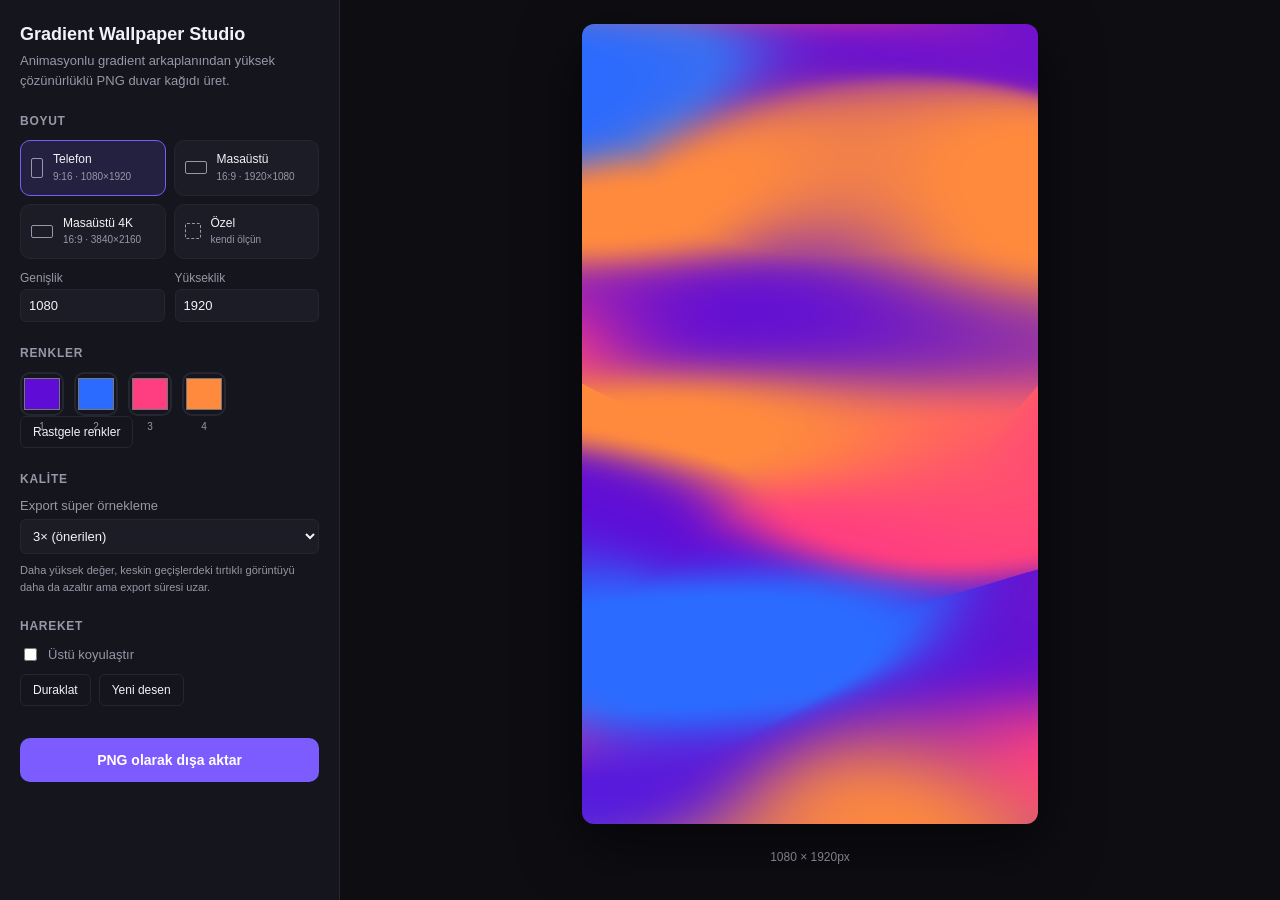
==== index.html @ 9df1aad3 "Add standalone gradient wallpaper generator Extracts the animated WebGL mesh-gradient background fro" ====
<!DOCTYPE html>
<html lang="tr">
<head>
<meta charset="UTF-8" />
<meta name="viewport" content="width=device-width, initial-scale=1.0" />
<title>Gradient Wallpaper Studio</title>
<link rel="stylesheet" href="style.css" />
</head>
<body>
  <div class="app">
    <aside class="panel">
      <h1>Gradient Wallpaper Studio</h1>
      <p class="subtitle">Animasyonlu gradient arkaplanından yüksek çözünürlüklü PNG duvar kağıdı üret.</p>

      <section class="group">
        <h2>Boyut</h2>
        <div class="preset-grid">
          <button class="preset-btn active" data-preset="phone">
            <span class="preset-icon phone-icon"></span>
            <span>Telefon<br /><small>9:16 · 1080×1920</small></span>
          </button>
          <button class="preset-btn" data-preset="desktop">
            <span class="preset-icon desktop-icon"></span>
            <span>Masaüstü<br /><small>16:9 · 1920×1080</small></span>
          </button>
          <button class="preset-btn" data-preset="desktop4k">
            <span class="preset-icon desktop-icon"></span>
            <span>Masaüstü 4K<br /><small>16:9 · 3840×2160</small></span>
          </button>
          <button class="preset-btn" data-preset="custom">
            <span class="preset-icon custom-icon"></span>
            <span>Özel<br /><small>kendi ölçün</small></span>
          </button>
        </div>

        <div class="custom-size" id="customSizeRow" hidden>
          <label>Genişlik<input type="number" id="customWidth" min="16" max="8000" value="1080" /></label>
          <label>Yükseklik<input type="number" id="customHeight" min="16" max="8000" value="1920" /></label>
        </div>
      </section>

      <section class="group">
        <h2>Renkler</h2>
        <div class="color-row">
          <label class="color-swatch"><input type="color" id="color1" value="#5f0cd6" /><span>1</span></label>
          <label class="color-swatch"><input type="color" id="color2" value="#2b6bff" /><span>2</span></label>
          <label class="color-swatch"><input type="color" id="color3" value="#ff3d81" /><span>3</span></label>
          <label class="color-swatch"><input type="color" id="color4" value="#ff8a3d" /><span>4</span></label>
        </div>
        <button id="randomizeColors" class="text-btn">Rastgele renkler</button>
      </section>

      <section class="group">
        <h2>Kalite</h2>
        <label class="field">
          Export süper örnekleme
          <select id="supersample">
            <option value="2">2× (hızlı)</option>
            <option value="3" selected>3× (önerilen)</option>
            <option value="4">4× (en yüksek kalite)</option>
          </select>
        </label>
        <p class="hint">Daha yüksek değer, keskin geçişlerdeki tırtıklı görüntüyü daha da azaltır ama export süresi uzar.</p>
      </section>

      <section class="group">
        <h2>Hareket</h2>
        <label class="field checkbox"><input type="checkbox" id="darkenTop" /> Üstü koyulaştır</label>
        <div class="playback-row">
          <button id="togglePlay" class="text-btn">Duraklat</button>
          <button id="reshuffle" class="text-btn">Yeni desen</button>
        </div>
      </section>

      <button id="exportBtn" class="export-btn">PNG olarak dışa aktar</button>
      <p class="hint" id="exportStatus"></p>
    </aside>

    <main class="stage">
      <div class="canvas-frame" id="canvasFrame">
        <canvas id="preview"></canvas>
      </div>
      <p class="dims" id="dimsLabel"></p>
    </main>
  </div>

  <script src="gradient-engine.js"></script>
  <script src="app.js"></script>
</body>
</html>
---- style.css ----
:root {
  --bg: #0d0d12;
  --panel-bg: #15151d;
  --border: #262633;
  --text: #f2f2f7;
  --text-dim: #9797a8;
  --accent: #7c5cff;
  --accent-hover: #9179ff;
}

* { box-sizing: border-box; }

html, body {
  margin: 0;
  height: 100%;
  background: var(--bg);
  color: var(--text);
  font-family: -apple-system, BlinkMacSystemFont, "Segoe UI", Roboto, sans-serif;
}

.app {
  display: flex;
  height: 100vh;
  min-height: 100vh;
}

.panel {
  width: 340px;
  flex-shrink: 0;
  background: var(--panel-bg);
  border-right: 1px solid var(--border);
  padding: 24px 20px;
  overflow-y: auto;
}

.panel h1 {
  font-size: 18px;
  margin: 0 0 6px;
}

.subtitle {
  color: var(--text-dim);
  font-size: 13px;
  line-height: 1.5;
  margin: 0 0 24px;
}

.group {
  margin-bottom: 24px;
}

.group h2 {
  font-size: 12px;
  text-transform: uppercase;
  letter-spacing: 0.06em;
  color: var(--text-dim);
  margin: 0 0 12px;
}

.preset-grid {
  display: grid;
  grid-template-columns: 1fr 1fr;
  gap: 8px;
}

.preset-btn {
  display: flex;
  align-items: center;
  gap: 10px;
  background: #1c1c26;
  border: 1px solid var(--border);
  border-radius: 10px;
  color: var(--text);
  padding: 10px;
  cursor: pointer;
  text-align: left;
  font-size: 12px;
  line-height: 1.4;
}

.preset-btn small { color: var(--text-dim); font-weight: 400; }

.preset-btn.active {
  border-color: var(--accent);
  background: rgba(124, 92, 255, 0.15);
}

.preset-icon {
  flex-shrink: 0;
  border: 1.5px solid var(--text-dim);
  border-radius: 2px;
}

.phone-icon { width: 12px; height: 20px; }
.desktop-icon { width: 22px; height: 13px; }
.custom-icon { width: 16px; height: 16px; border-style: dashed; }

.custom-size {
  display: flex;
  gap: 10px;
  margin-top: 12px;
}

.custom-size label {
  flex: 1;
  font-size: 12px;
  color: var(--text-dim);
  display: flex;
  flex-direction: column;
  gap: 4px;
}

input[type="number"], select {
  background: #1c1c26;
  border: 1px solid var(--border);
  color: var(--text);
  border-radius: 6px;
  padding: 8px;
  font-size: 13px;
}

.color-row {
  display: flex;
  gap: 10px;
}

.color-swatch {
  position: relative;
  display: flex;
  align-items: center;
  justify-content: center;
  width: 44px;
  height: 44px;
}

.color-swatch input[type="color"] {
  width: 44px;
  height: 44px;
  padding: 0;
  border: 2px solid var(--border);
  border-radius: 10px;
  background: none;
  cursor: pointer;
}

.color-swatch span {
  position: absolute;
  bottom: -16px;
  font-size: 10px;
  color: var(--text-dim);
}

.field {
  display: block;
  font-size: 13px;
  color: var(--text-dim);
  margin-bottom: 6px;
}

.field select { width: 100%; margin-top: 6px; }

.field.checkbox {
  display: flex;
  align-items: center;
  gap: 8px;
}

.hint {
  font-size: 11px;
  color: var(--text-dim);
  line-height: 1.5;
  margin: 8px 0 0;
}

.text-btn {
  background: none;
  border: 1px solid var(--border);
  color: var(--text);
  border-radius: 6px;
  padding: 8px 12px;
  font-size: 12px;
  cursor: pointer;
}

.text-btn:hover { border-color: var(--accent); }

.playback-row {
  display: flex;
  gap: 8px;
  margin-top: 10px;
}

.export-btn {
  width: 100%;
  background: var(--accent);
  color: white;
  border: none;
  border-radius: 10px;
  padding: 14px;
  font-size: 14px;
  font-weight: 600;
  cursor: pointer;
  margin-top: 8px;
}

.export-btn:hover { background: var(--accent-hover); }
.export-btn:disabled { opacity: 0.6; cursor: default; }

.stage {
  flex: 1;
  display: flex;
  flex-direction: column;
  align-items: center;
  justify-content: center;
  gap: 14px;
  padding: 24px;
  min-width: 0;
}

.canvas-frame {
  position: relative;
  max-width: 100%;
  max-height: calc(100vh - 90px);
  box-shadow: 0 20px 60px rgba(0, 0, 0, 0.5);
  border-radius: 12px;
  overflow: hidden;
}

.canvas-frame canvas {
  display: block;
  max-width: 100%;
  max-height: calc(100vh - 90px);
  width: auto;
  height: auto;
}

.dims {
  color: var(--text-dim);
  font-size: 12px;
}

@media (max-width: 800px) {
  .app { flex-direction: column; }
  .panel { width: 100%; border-right: none; border-bottom: 1px solid var(--border); max-height: 50vh; }
  .stage { padding: 12px; }
}
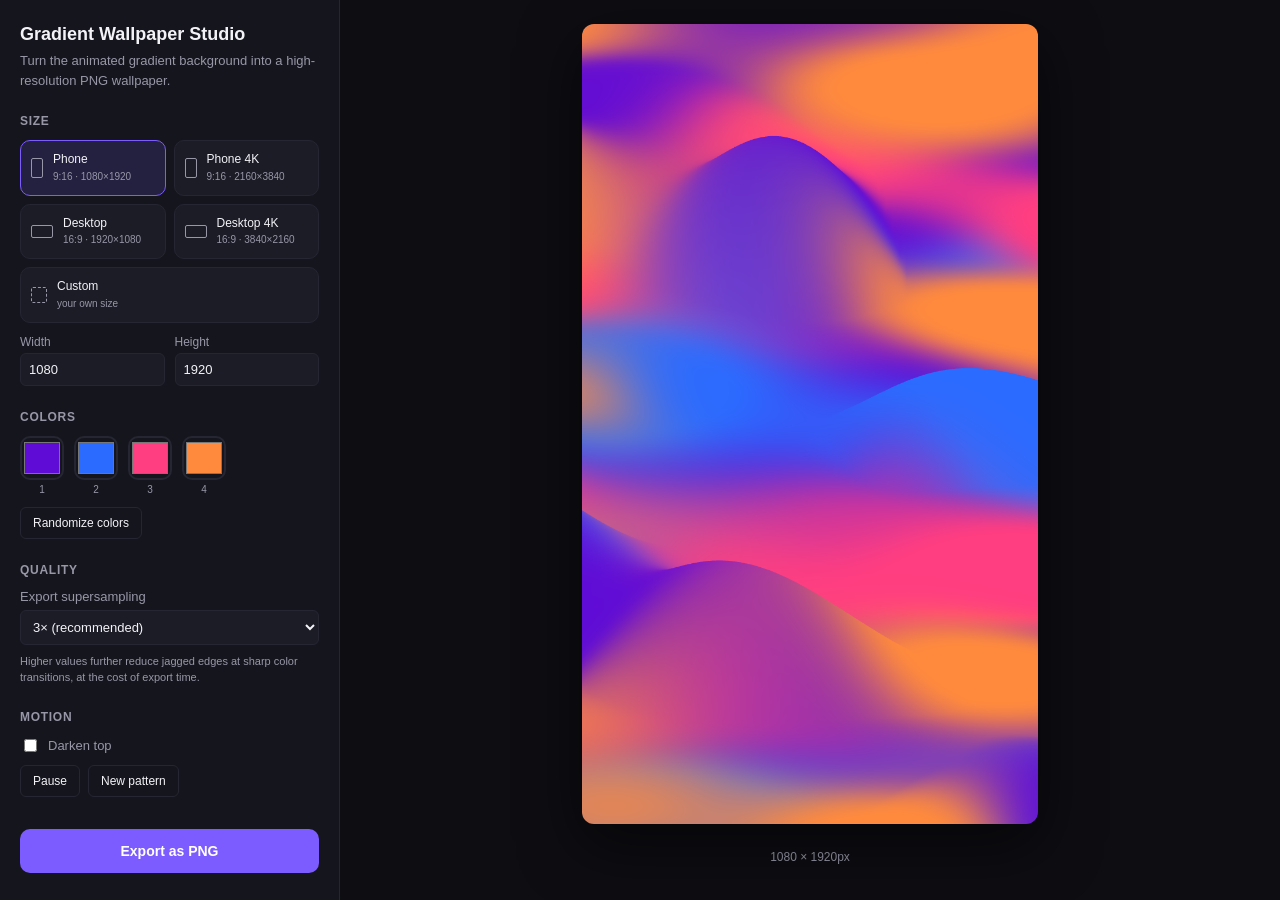
==== commit 111b6a58: "Fix preview/export pattern mismatch, pause/color bugs, and polish UI The exported PNG looked nothing" ====
--- a/index.html
+++ b/index.html
@@ -1,5 +1,5 @@
 <!DOCTYPE html>
-<html lang="tr">
+<html lang="en">
 <head>
 <meta charset="UTF-8" />
 <meta name="viewport" content="width=device-width, initial-scale=1.0" />
@@ -10,69 +10,73 @@
   <div class="app">
     <aside class="panel">
       <h1>Gradient Wallpaper Studio</h1>
-      <p class="subtitle">Animasyonlu gradient arkaplanından yüksek çözünürlüklü PNG duvar kağıdı üret.</p>
+      <p class="subtitle">Turn the animated gradient background into a high-resolution PNG wallpaper.</p>
 
       <section class="group">
-        <h2>Boyut</h2>
+        <h2>Size</h2>
         <div class="preset-grid">
           <button class="preset-btn active" data-preset="phone">
             <span class="preset-icon phone-icon"></span>
-            <span>Telefon<br /><small>9:16 · 1080×1920</small></span>
+            <span>Phone<br /><small>9:16 · 1080×1920</small></span>
+          </button>
+          <button class="preset-btn" data-preset="phone4k">
+            <span class="preset-icon phone-icon"></span>
+            <span>Phone 4K<br /><small>9:16 · 2160×3840</small></span>
           </button>
           <button class="preset-btn" data-preset="desktop">
             <span class="preset-icon desktop-icon"></span>
-            <span>Masaüstü<br /><small>16:9 · 1920×1080</small></span>
+            <span>Desktop<br /><small>16:9 · 1920×1080</small></span>
           </button>
           <button class="preset-btn" data-preset="desktop4k">
             <span class="preset-icon desktop-icon"></span>
-            <span>Masaüstü 4K<br /><small>16:9 · 3840×2160</small></span>
+            <span>Desktop 4K<br /><small>16:9 · 3840×2160</small></span>
           </button>
           <button class="preset-btn" data-preset="custom">
             <span class="preset-icon custom-icon"></span>
-            <span>Özel<br /><small>kendi ölçün</small></span>
+            <span>Custom<br /><small>your own size</small></span>
           </button>
         </div>
 
         <div class="custom-size" id="customSizeRow" hidden>
-          <label>Genişlik<input type="number" id="customWidth" min="16" max="8000" value="1080" /></label>
-          <label>Yükseklik<input type="number" id="customHeight" min="16" max="8000" value="1920" /></label>
+          <label>Width<input type="number" id="customWidth" min="16" max="8000" value="1080" /></label>
+          <label>Height<input type="number" id="customHeight" min="16" max="8000" value="1920" /></label>
         </div>
       </section>
 
       <section class="group">
-        <h2>Renkler</h2>
+        <h2>Colors</h2>
         <div class="color-row">
           <label class="color-swatch"><input type="color" id="color1" value="#5f0cd6" /><span>1</span></label>
           <label class="color-swatch"><input type="color" id="color2" value="#2b6bff" /><span>2</span></label>
           <label class="color-swatch"><input type="color" id="color3" value="#ff3d81" /><span>3</span></label>
           <label class="color-swatch"><input type="color" id="color4" value="#ff8a3d" /><span>4</span></label>
         </div>
-        <button id="randomizeColors" class="text-btn">Rastgele renkler</button>
+        <button id="randomizeColors" class="text-btn">Randomize colors</button>
       </section>
 
       <section class="group">
-        <h2>Kalite</h2>
+        <h2>Quality</h2>
         <label class="field">
-          Export süper örnekleme
+          Export supersampling
           <select id="supersample">
-            <option value="2">2× (hızlı)</option>
-            <option value="3" selected>3× (önerilen)</option>
-            <option value="4">4× (en yüksek kalite)</option>
+            <option value="2">2× (fast)</option>
+            <option value="3" selected>3× (recommended)</option>
+            <option value="4">4× (highest quality)</option>
           </select>
         </label>
-        <p class="hint">Daha yüksek değer, keskin geçişlerdeki tırtıklı görüntüyü daha da azaltır ama export süresi uzar.</p>
+        <p class="hint">Higher values further reduce jagged edges at sharp color transitions, at the cost of export time.</p>
       </section>
 
       <section class="group">
-        <h2>Hareket</h2>
-        <label class="field checkbox"><input type="checkbox" id="darkenTop" /> Üstü koyulaştır</label>
+        <h2>Motion</h2>
+        <label class="field checkbox"><input type="checkbox" id="darkenTop" /> Darken top</label>
         <div class="playback-row">
-          <button id="togglePlay" class="text-btn">Duraklat</button>
-          <button id="reshuffle" class="text-btn">Yeni desen</button>
+          <button id="togglePlay" class="text-btn">Pause</button>
+          <button id="reshuffle" class="text-btn">New pattern</button>
         </div>
       </section>
 
-      <button id="exportBtn" class="export-btn">PNG olarak dışa aktar</button>
+      <button id="exportBtn" class="export-btn">Export as PNG</button>
       <p class="hint" id="exportStatus"></p>
     </aside>
 
--- a/style.css
+++ b/style.css
@@ -80,6 +80,8 @@
 
 .preset-btn small { color: var(--text-dim); font-weight: 400; }
 
+.preset-btn[data-preset="custom"] { grid-column: 1 / -1; }
+
 .preset-btn.active {
   border-color: var(--accent);
   background: rgba(124, 92, 255, 0.15);
@@ -122,15 +124,15 @@
 .color-row {
   display: flex;
   gap: 10px;
+  margin-bottom: 12px;
 }
 
 .color-swatch {
-  position: relative;
-  display: flex;
-  align-items: center;
-  justify-content: center;
+  display: flex;
+  flex-direction: column;
+  align-items: center;
+  gap: 4px;
   width: 44px;
-  height: 44px;
 }
 
 .color-swatch input[type="color"] {
@@ -144,8 +146,6 @@
 }
 
 .color-swatch span {
-  position: absolute;
-  bottom: -16px;
   font-size: 10px;
   color: var(--text-dim);
 }
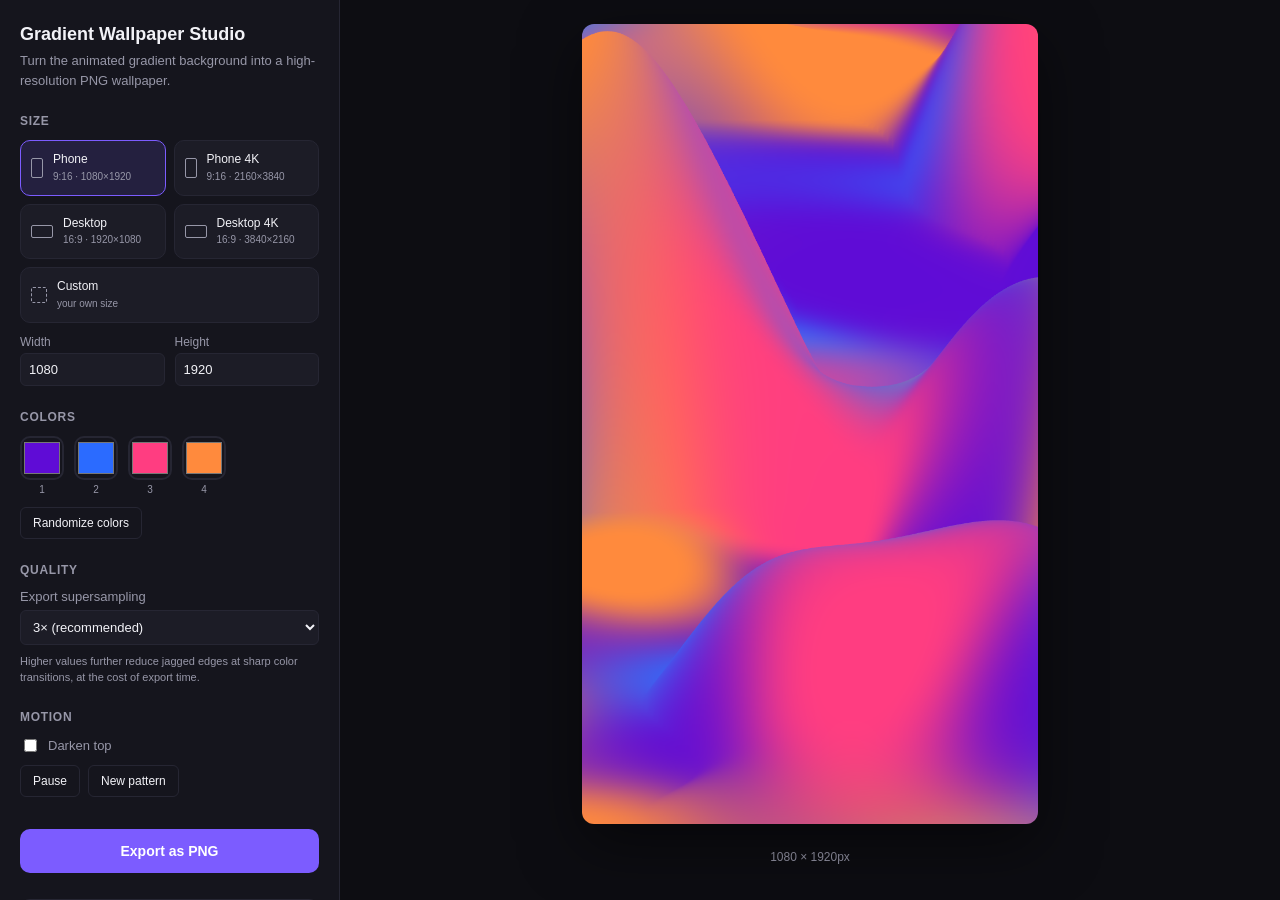
==== commit cc1d3280: "Add animated HTML export for OBS Browser Source Adds a second export option alongside the PNG one: "" ====
--- a/index.html
+++ b/index.html
@@ -78,6 +78,10 @@
 
       <button id="exportBtn" class="export-btn">Export as PNG</button>
       <p class="hint" id="exportStatus"></p>
+
+      <button id="exportHtmlBtn" class="export-btn secondary">Export as animated HTML</button>
+      <p class="hint">A single self-contained .html file with this animation baked in - add it as a Browser Source in OBS (or any streaming tool) for a live animated background.</p>
+      <p class="hint" id="exportHtmlStatus"></p>
     </aside>
 
     <main class="stage">
--- a/style.css
+++ b/style.css
@@ -206,6 +206,15 @@
 .export-btn:hover { background: var(--accent-hover); }
 .export-btn:disabled { opacity: 0.6; cursor: default; }
 
+.export-btn.secondary {
+  background: #1c1c26;
+  border: 1px solid var(--border);
+  color: var(--text);
+  margin-top: 18px;
+}
+
+.export-btn.secondary:hover { background: #24242f; border-color: var(--accent); }
+
 .stage {
   flex: 1;
   display: flex;
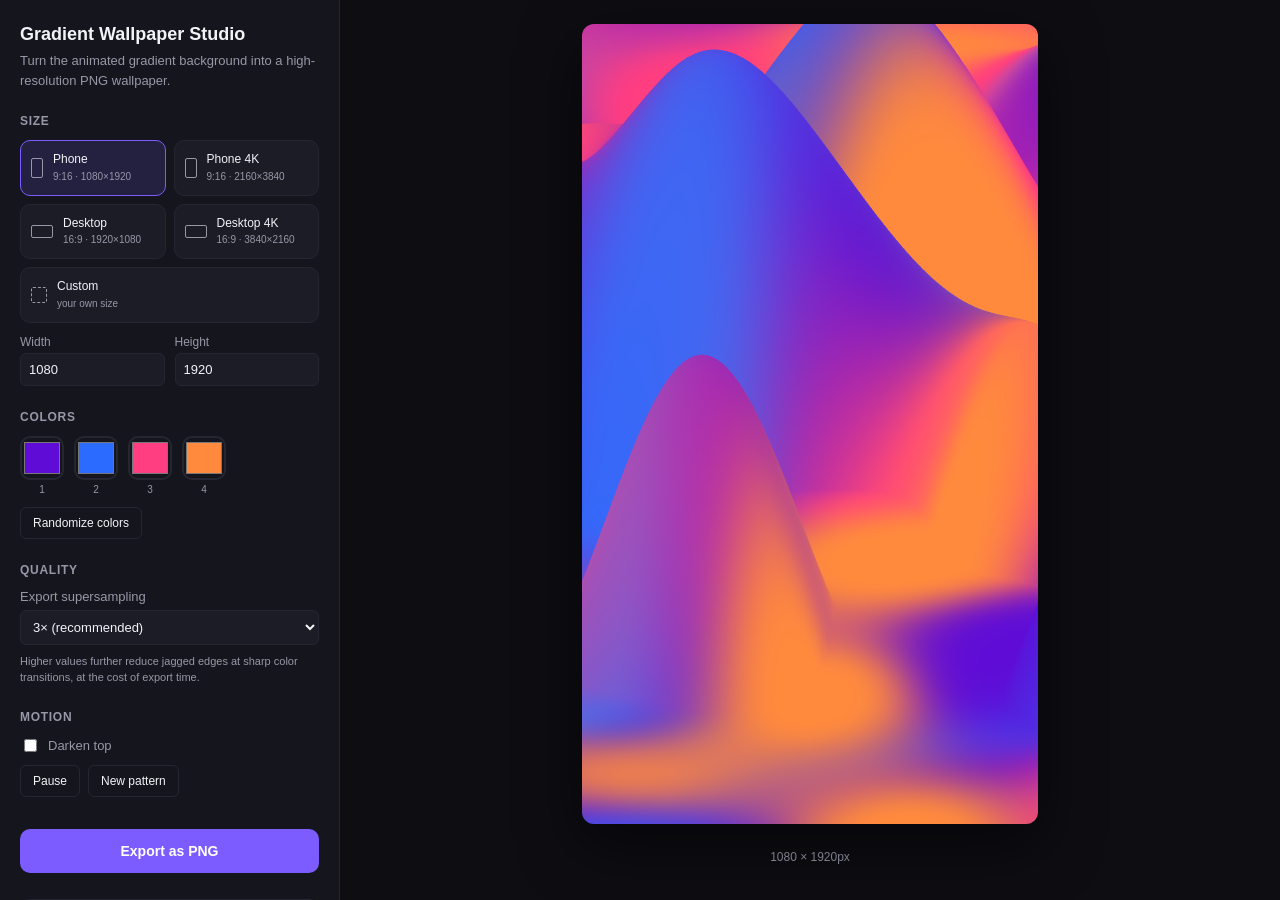
==== commit 16e290ac: "Fix animated HTML export failing when the page is opened from disk The export button used fetch() to" ====
--- a/index.html
+++ b/index.html
@@ -92,7 +92,687 @@
     </main>
   </div>
 
-  <script src="gradient-engine.js"></script>
+  <!--
+    The engine is embedded inline (not loaded via <script src>) so both the
+    Studio itself and its "Export as animated HTML" button work when this
+    page is opened directly from disk (file://) - browsers block fetch()
+    of local files there, which an external-script-only setup would need
+    for the export feature to read the engine's source text.
+    The engineSource block below is generated from gradient-engine.js by
+    build.js - edit gradient-engine.js (or the rest of this file) then run
+    `node build.js` to regenerate index.html. Do not hand-edit index.html
+    directly; it's a build output and gets overwritten.
+  -->
+  <script type="text/plain" id="engineSource">// Wallpaper gradient engine.
+// Adapted from the WebGL gradient renderer used in TimerV1 (a MiniGl-based
+// implementation of Stripe's open-source gradient mesh technique).
+//
+// Changes from the original fix the quality/aliasing problems the
+// standalone widget needs to avoid:
+//   1. The canvas backing-store resolution is always driven explicitly by
+//      the caller (target CSS size * devicePixelRatio), never by
+//      window.innerWidth. The original left the WebGL framebuffer at CSS
+//      pixel resolution, so on any HiDPI screen - and on export - the
+//      gradient was upscaled from a lower-res buffer, producing blur and
+//      jagged edges.
+//   2. Mesh density (xSegCount/ySegCount) scales with the target
+//      resolution instead of being fixed. Vertex colors are only computed
+//      per-vertex and linearly interpolated across triangles, so a coarse
+//      mesh shows visible triangle facets/banding in sharp gradient
+//      transitions. A denser mesh removes the faceting; export uses an
+//      even denser mesh plus supersampling for the cleanest result.
+//   3. The orthographic camera's clip depth scales with render height
+//      (see _clipDepth) instead of a fixed +/-2000, so tall/supersampled
+//      renders don't get their top/bottom silently clipped by the GPU.
+//   4. The noise pattern's frequency is driven by a separate "logical
+//      size" (see u_noiseResolution / init()'s logicalWidth/logicalHeight
+//      params), not the actual framebuffer pixel size. Without this, the
+//      same wallpaper looked completely different in the (downscaled)
+//      preview vs. a (supersampled) export, because the noise function is
+//      sampled at real pixel coordinates - preview and export must agree
+//      on a shared logical size for the pattern to match.
+//   5. That logical size is normalized by its long edge before driving
+//      the noise frequency (see _noiseResolutionFor), so picking a 4K
+//      preset over its 1x version (same aspect ratio) renders the SAME
+//      size waves at higher fidelity, instead of many smaller waves.
+//   6. Mesh density is keyed to that same normalized logical size, not the
+//      real/supersampled framebuffer size (see _meshSegments) - tying it
+//      to the supersampled buffer used to blow past the mesh's vertex cap
+//      and get clamped back to a coarser-than-intended mesh, which showed
+//      up as blurry, over-smoothed edges in exports (worse at higher
+//      supersampling, the opposite of the intended effect).
+
+function normalizeColor(hex) {
+  const num = parseInt(hex.replace("#", ""), 16);
+  return [(num >> 16 & 255) / 255, (num >> 8 & 255) / 255, (255 & num) / 255];
+}
+
+class MiniGl {
+  constructor(canvas, width, height) {
+    this.canvas = canvas;
+    this.gl = canvas.getContext("webgl", { antialias: true, preserveDrawingBuffer: true });
+    if (!this.gl) throw new Error("WebGL is not supported in this browser.");
+    this.meshes = [];
+    const context = this.gl;
+    // A dense mesh (needed to avoid triangle-facet banding at high export
+    // resolutions) can exceed 65535 vertices, the max index value a
+    // Uint16Array can hold - past that the index buffer silently wraps
+    // around and corrupts the mesh (only part of the plane renders).
+    // OES_element_index_uint lifts that to 32-bit indices; every modern
+    // WebGL1 implementation supports it, but we fall back gracefully.
+    this.uintIndicesExt = context.getExtension("OES_element_index_uint");
+
+    const miniGl = this;
+
+    this.Material = class {
+      constructor(vertexShaders, fragments, uniforms = {}) {
+        const material = this;
+        function getShaderByType(type, source) {
+          const shader = context.createShader(type);
+          context.shaderSource(shader, source);
+          context.compileShader(shader);
+          if (!context.getShaderParameter(shader, context.COMPILE_STATUS)) {
+            console.error(context.getShaderInfoLog(shader));
+          }
+          return shader;
+        }
+        function getUniformVariableDeclarations(uniforms, type) {
+          return Object.entries(uniforms).map(([name, value]) => value.getDeclaration(name, type)).join("\n");
+        }
+        material.uniforms = uniforms;
+        material.uniformInstances = [];
+
+        const prefix = "\n          precision highp float;\n        ";
+        material.vertexSource = `
+          ${prefix}
+          attribute vec4 position;
+          attribute vec2 uv;
+          attribute vec2 uvNorm;
+          ${getUniformVariableDeclarations(miniGl.commonUniforms, "vertex")}
+          ${getUniformVariableDeclarations(uniforms, "vertex")}
+          ${vertexShaders}
+        `;
+        material.fragmentSource = `
+          ${prefix}
+          ${getUniformVariableDeclarations(miniGl.commonUniforms, "fragment")}
+          ${getUniformVariableDeclarations(uniforms, "fragment")}
+          ${fragments}
+        `;
+        material.vertexShader = getShaderByType(context.VERTEX_SHADER, material.vertexSource);
+        material.fragmentShader = getShaderByType(context.FRAGMENT_SHADER, material.fragmentSource);
+        material.program = context.createProgram();
+        context.attachShader(material.program, material.vertexShader);
+        context.attachShader(material.program, material.fragmentShader);
+        context.linkProgram(material.program);
+        if (!context.getProgramParameter(material.program, context.LINK_STATUS)) {
+          console.error(context.getProgramInfoLog(material.program));
+        }
+        context.useProgram(material.program);
+        material.attachUniforms(undefined, miniGl.commonUniforms);
+        material.attachUniforms(undefined, material.uniforms);
+      }
+      attachUniforms(name, uniforms) {
+        const material = this;
+        if (name === undefined) {
+          Object.entries(uniforms).forEach(([n, u]) => material.attachUniforms(n, u));
+        } else if (uniforms.type === "array") {
+          uniforms.value.forEach((u, i) => material.attachUniforms(`${name}[${i}]`, u));
+        } else if (uniforms.type === "struct") {
+          Object.entries(uniforms.value).forEach(([u, i]) => material.attachUniforms(`${name}.${u}`, i));
+        } else {
+          material.uniformInstances.push({
+            uniform: uniforms,
+            location: context.getUniformLocation(material.program, name),
+          });
+        }
+      }
+    };
+
+    this.Uniform = class {
+      constructor(opts) {
+        this.type = "float";
+        Object.assign(this, opts);
+        this.typeFn = {
+          float: "1f", int: "1i", vec2: "2fv", vec3: "3fv", vec4: "4fv", mat4: "Matrix4fv",
+        }[this.type] || "1f";
+        this.update();
+      }
+      update(location) {
+        if (this.value === undefined) return;
+        const isMatrix = this.typeFn.indexOf("Matrix") === 0;
+        context[`uniform${this.typeFn}`](location, isMatrix ? this.transpose : this.value, isMatrix ? this.value : null);
+      }
+      getDeclaration(name, type, length) {
+        const uniform = this;
+        if (uniform.excludeFrom === type) return "";
+        if (uniform.type === "array") {
+          return uniform.value[0].getDeclaration(name, type, uniform.value.length) + `\nconst int ${name}_length = ${uniform.value.length};`;
+        }
+        if (uniform.type === "struct") {
+          let structName = name.replace("u_", "");
+          structName = structName.charAt(0).toUpperCase() + structName.slice(1);
+          return `uniform struct ${structName} {\n` +
+            Object.entries(uniform.value).map(([n, u]) => u.getDeclaration(n, type).replace(/^uniform/, "")).join("") +
+            `\n} ${name}${length > 0 ? `[${length}]` : ""};`;
+        }
+        return `uniform ${uniform.type} ${name}${length > 0 ? `[${length}]` : ""};`;
+      }
+    };
+
+    this.PlaneGeometry = class {
+      constructor(width, height, xSeg, ySeg, orientation) {
+        context.createBuffer();
+        const useUintIndex = !!miniGl.uintIndicesExt;
+        this.attributes = {
+          position: new miniGl.Attribute({ target: context.ARRAY_BUFFER, size: 3 }),
+          uv: new miniGl.Attribute({ target: context.ARRAY_BUFFER, size: 2 }),
+          uvNorm: new miniGl.Attribute({ target: context.ARRAY_BUFFER, size: 2 }),
+          index: new miniGl.Attribute({
+            target: context.ELEMENT_ARRAY_BUFFER,
+            size: 3,
+            type: useUintIndex ? context.UNSIGNED_INT : context.UNSIGNED_SHORT,
+          }),
+        };
+        this.useUintIndex = useUintIndex;
+        this.setTopology(xSeg, ySeg);
+        this.setSize(width, height, orientation);
+      }
+      setTopology(xSegCount = 1, ySegCount = 1) {
+        const geo = this;
+        // Without 32-bit index support, clamp segment counts so
+        // (xSeg+1)*(ySeg+1) never exceeds the 65535 a Uint16Array can
+        // address - otherwise the index buffer wraps and corrupts the mesh.
+        // Even with 32-bit indices available, cap the absolute vertex count
+        // so a large supersampled export doesn't blow up memory/time - well
+        // past this density the mesh is already visually indistinguishable
+        // from a finer one since color is a smooth per-fragment blend.
+        const maxVertices = geo.useUintIndex ? 400000 : 65000;
+        while ((xSegCount + 1) * (ySegCount + 1) > maxVertices) {
+          xSegCount = Math.max(1, Math.floor(xSegCount * 0.9));
+          ySegCount = Math.max(1, Math.floor(ySegCount * 0.9));
+        }
+        geo.xSegCount = xSegCount;
+        geo.ySegCount = ySegCount;
+        geo.vertexCount = (geo.xSegCount + 1) * (geo.ySegCount + 1);
+        geo.quadCount = geo.xSegCount * geo.ySegCount * 2;
+        geo.attributes.uv.values = new Float32Array(2 * geo.vertexCount);
+        geo.attributes.uvNorm.values = new Float32Array(2 * geo.vertexCount);
+        geo.attributes.index.values = geo.useUintIndex
+          ? new Uint32Array(3 * geo.quadCount)
+          : new Uint16Array(3 * geo.quadCount);
+        for (let y = 0; y <= geo.ySegCount; y++) {
+          for (let x = 0; x <= geo.xSegCount; x++) {
+            const i = y * (geo.xSegCount + 1) + x;
+            geo.attributes.uv.values[2 * i] = x / geo.xSegCount;
+            geo.attributes.uv.values[2 * i + 1] = 1 - y / geo.ySegCount;
+            geo.attributes.uvNorm.values[2 * i] = (x / geo.xSegCount) * 2 - 1;
+            geo.attributes.uvNorm.values[2 * i + 1] = 1 - (y / geo.ySegCount) * 2;
+            if (x < geo.xSegCount && y < geo.ySegCount) {
+              const s = y * geo.xSegCount + x;
+              geo.attributes.index.values[6 * s] = i;
+              geo.attributes.index.values[6 * s + 1] = i + 1 + geo.xSegCount;
+              geo.attributes.index.values[6 * s + 2] = i + 1;
+              geo.attributes.index.values[6 * s + 3] = i + 1;
+              geo.attributes.index.values[6 * s + 4] = i + 1 + geo.xSegCount;
+              geo.attributes.index.values[6 * s + 5] = i + 2 + geo.xSegCount;
+            }
+          }
+        }
+        geo.attributes.uv.update();
+        geo.attributes.uvNorm.update();
+        geo.attributes.index.update();
+      }
+      setSize(width = 1, height = 1, orientation = "xz") {
+        const geo = this;
+        geo.width = width;
+        geo.height = height;
+        geo.orientation = orientation;
+        if (!geo.attributes.position.values || geo.attributes.position.values.length !== 3 * geo.vertexCount) {
+          geo.attributes.position.values = new Float32Array(3 * geo.vertexCount);
+        }
+        const xOrigin = width / -2;
+        const yOrigin = height / -2;
+        const segW = width / geo.xSegCount;
+        const segH = height / geo.ySegCount;
+        for (let y = 0; y <= geo.ySegCount; y++) {
+          const yPos = yOrigin + y * segH;
+          for (let x = 0; x <= geo.xSegCount; x++) {
+            const xPos = xOrigin + x * segW;
+            const i = y * (geo.xSegCount + 1) + x;
+            geo.attributes.position.values[3 * i + "xyz".indexOf(orientation[0])] = xPos;
+            geo.attributes.position.values[3 * i + "xyz".indexOf(orientation[1])] = -yPos;
+          }
+        }
+        geo.attributes.position.update();
+      }
+    };
+
+    this.Mesh = class {
+      constructor(geometry, material) {
+        const mesh = this;
+        mesh.geometry = geometry;
+        mesh.material = material;
+        mesh.attributeInstances = [];
+        Object.entries(mesh.geometry.attributes).forEach(([name, attribute]) => {
+          mesh.attributeInstances.push({ attribute, location: attribute.attach(name, mesh.material.program) });
+        });
+        miniGl.meshes.push(mesh);
+      }
+      draw() {
+        context.useProgram(this.material.program);
+        this.material.uniformInstances.forEach(({ uniform, location }) => uniform.update(location));
+        this.attributeInstances.forEach(({ attribute, location }) => attribute.use(location));
+        const indexAttr = this.geometry.attributes.index;
+        context.drawElements(context.TRIANGLES, indexAttr.values.length, indexAttr.type, 0);
+      }
+      remove() {
+        miniGl.meshes = miniGl.meshes.filter((m) => m !== this);
+      }
+    };
+
+    this.Attribute = class {
+      constructor(opts) {
+        this.type = context.FLOAT;
+        this.normalized = false;
+        this.buffer = context.createBuffer();
+        Object.assign(this, opts);
+        this.update();
+      }
+      update() {
+        if (this.values === undefined) return;
+        context.bindBuffer(this.target, this.buffer);
+        context.bufferData(this.target, this.values, context.STATIC_DRAW);
+      }
+      attach(name, program) {
+        const location = context.getAttribLocation(program, name);
+        if (this.target === context.ARRAY_BUFFER) {
+          context.enableVertexAttribArray(location);
+          context.vertexAttribPointer(location, this.size, this.type, this.normalized, 0, 0);
+        }
+        return location;
+      }
+      use(location) {
+        context.bindBuffer(this.target, this.buffer);
+        if (this.target === context.ARRAY_BUFFER) {
+          context.enableVertexAttribArray(location);
+          context.vertexAttribPointer(location, this.size, this.type, this.normalized, 0, 0);
+        }
+      }
+    };
+
+    const identity = [1, 0, 0, 0, 0, 1, 0, 0, 0, 0, 1, 0, 0, 0, 0, 1];
+    this.commonUniforms = {
+      projectionMatrix: new this.Uniform({ type: "mat4", value: identity }),
+      modelViewMatrix: new this.Uniform({ type: "mat4", value: identity }),
+      resolution: new this.Uniform({ type: "vec2", value: [1, 1] }),
+      aspectRatio: new this.Uniform({ type: "float", value: 1 }),
+    };
+
+    if (width && height) this.setSize(width, height);
+  }
+  setSize(width = 640, height = 480) {
+    this.width = width;
+    this.height = height;
+    this.canvas.width = width;
+    this.canvas.height = height;
+    this.gl.viewport(0, 0, width, height);
+    this.commonUniforms.resolution.value = [width, height];
+    this.commonUniforms.aspectRatio.value = width / height;
+  }
+  setOrthographicCamera(x = 0, y = 0, z = 0, near = -2000, far = 2000) {
+    this.commonUniforms.projectionMatrix.value = [
+      2 / this.width, 0, 0, 0,
+      0, 2 / this.height, 0, 0,
+      0, 0, 2 / (near - far), 0,
+      x, y, z, 1,
+    ];
+  }
+  render() {
+    this.gl.clearColor(0, 0, 0, 0);
+    this.gl.clearDepth(1);
+    this.meshes.forEach((m) => m.draw());
+  }
+}
+
+const SHADERS = {
+  vertex: `varying vec3 v_color;
+
+void main() {
+  float time = u_time * u_global.noiseSpeed;
+  vec2 noiseCoord = u_noiseResolution * uvNorm * u_global.noiseFreq;
+  float tilt = resolution.y / 2.0 * uvNorm.y;
+  float incline = resolution.x * uvNorm.x / 2.0 * u_vertDeform.incline;
+  float offset = resolution.x / 2.0 * u_vertDeform.incline * mix(u_vertDeform.offsetBottom, u_vertDeform.offsetTop, uv.y);
+
+  float noise = snoise(vec3(
+    noiseCoord.x * u_vertDeform.noiseFreq.x + time * u_vertDeform.noiseFlow,
+    noiseCoord.y * u_vertDeform.noiseFreq.y,
+    time * u_vertDeform.noiseSpeed + u_vertDeform.noiseSeed
+  )) * u_vertDeform.noiseAmp;
+
+  noise *= 1.0 - pow(abs(uvNorm.y), 2.0);
+  noise = max(0.0, noise);
+
+  vec3 pos = vec3(position.x, position.y + tilt + incline + noise - offset, position.z);
+
+  if (u_active_colors[0] == 1.0) v_color = u_baseColor;
+
+  for (int i = 0; i < u_waveLayers_length; i++) {
+    if (u_active_colors[i + 1] == 1.0) {
+      WaveLayers layer = u_waveLayers[i];
+      float layerNoise = smoothstep(
+        layer.noiseFloor,
+        layer.noiseCeil,
+        snoise(vec3(
+          noiseCoord.x * layer.noiseFreq.x + time * layer.noiseFlow,
+          noiseCoord.y * layer.noiseFreq.y,
+          time * layer.noiseSpeed + layer.noiseSeed
+        )) / 2.0 + 0.5
+      );
+      v_color = blendNormal(v_color, layer.color, pow(layerNoise, 4.0));
+    }
+  }
+
+  gl_Position = projectionMatrix * modelViewMatrix * vec4(pos, 1.0);
+}`,
+  noise: `// Ashima Arts / Ian McEwan simplex noise (MIT licensed, webgl-noise)
+vec3 mod289(vec3 x) { return x - floor(x * (1.0 / 289.0)) * 289.0; }
+vec4 mod289(vec4 x) { return x - floor(x * (1.0 / 289.0)) * 289.0; }
+vec4 permute(vec4 x) { return mod289(((x * 34.0) + 1.0) * x); }
+vec4 taylorInvSqrt(vec4 r) { return 1.79284291400159 - 0.85373472095314 * r; }
+
+float snoise(vec3 v) {
+  const vec2 C = vec2(1.0 / 6.0, 1.0 / 3.0);
+  const vec4 D = vec4(0.0, 0.5, 1.0, 2.0);
+  vec3 i = floor(v + dot(v, C.yyy));
+  vec3 x0 = v - i + dot(i, C.xxx);
+  vec3 g = step(x0.yzx, x0.xyz);
+  vec3 l = 1.0 - g;
+  vec3 i1 = min(g.xyz, l.zxy);
+  vec3 i2 = max(g.xyz, l.zxy);
+  vec3 x1 = x0 - i1 + C.xxx;
+  vec3 x2 = x0 - i2 + C.yyy;
+  vec3 x3 = x0 - D.yyy;
+  i = mod289(i);
+  vec4 p = permute(permute(permute(
+      i.z + vec4(0.0, i1.z, i2.z, 1.0))
+    + i.y + vec4(0.0, i1.y, i2.y, 1.0))
+    + i.x + vec4(0.0, i1.x, i2.x, 1.0));
+  float n_ = 0.142857142857;
+  vec3 ns = n_ * D.wyz - D.xzx;
+  vec4 j = p - 49.0 * floor(p * ns.z * ns.z);
+  vec4 x_ = floor(j * ns.z);
+  vec4 y_ = floor(j - 7.0 * x_);
+  vec4 x = x_ * ns.x + ns.yyyy;
+  vec4 y = y_ * ns.x + ns.yyyy;
+  vec4 h = 1.0 - abs(x) - abs(y);
+  vec4 b0 = vec4(x.xy, y.xy);
+  vec4 b1 = vec4(x.zw, y.zw);
+  vec4 s0 = floor(b0) * 2.0 + 1.0;
+  vec4 s1 = floor(b1) * 2.0 + 1.0;
+  vec4 sh = -step(h, vec4(0.0));
+  vec4 a0 = b0.xzyw + s0.xzyw * sh.xxyy;
+  vec4 a1 = b1.xzyw + s1.xzyw * sh.zzww;
+  vec3 p0 = vec3(a0.xy, h.x);
+  vec3 p1 = vec3(a0.zw, h.y);
+  vec3 p2 = vec3(a1.xy, h.z);
+  vec3 p3 = vec3(a1.zw, h.w);
+  vec4 norm = taylorInvSqrt(vec4(dot(p0, p0), dot(p1, p1), dot(p2, p2), dot(p3, p3)));
+  p0 *= norm.x; p1 *= norm.y; p2 *= norm.z; p3 *= norm.w;
+  vec4 m = max(0.6 - vec4(dot(x0, x0), dot(x1, x1), dot(x2, x2), dot(x3, x3)), 0.0);
+  m = m * m;
+  return 42.0 * dot(m * m, vec4(dot(p0, x0), dot(p1, x1), dot(p2, x2), dot(p3, x3)));
+}`,
+  blend: `// https://github.com/jamieowen/glsl-blend (MIT)
+vec3 blendNormal(vec3 base, vec3 blend) { return blend; }
+vec3 blendNormal(vec3 base, vec3 blend, float opacity) { return (blendNormal(base, blend) * opacity + base * (1.0 - opacity)); }`,
+  fragment: `varying vec3 v_color;
+
+void main() {
+  vec3 color = v_color;
+  if (u_darken_top == 1.0) {
+    vec2 st = gl_FragCoord.xy / resolution.xy;
+    color.g -= pow(st.y + sin(-12.0) * st.x, u_shadow_power) * 0.4;
+  }
+  gl_FragColor = vec4(color, 1.0);
+}`,
+};
+
+class GradientRenderer {
+  // meshDensity controls vertices per CSS pixel along x/y - the original
+  // widget used a fixed [.06, .16], which is fine at small preview sizes
+  // but leaves visibly straight/faceted edges once the same mesh is
+  // stretched across a large export canvas. We scale mesh resolution with
+  // the actual render target instead of a fixed density.
+  constructor(canvas, options = {}) {
+    this.canvas = canvas;
+    this.colors = options.colors || ["#5f0cd6", "#2b6bff", "#ff3d81", "#ff8a3d"];
+    this.darkenTop = options.darkenTop || false;
+    this.amp = options.amp ?? 320;
+    this.seed = options.seed ?? 5;
+    this.freqX = options.freqX ?? 14e-5;
+    this.freqY = options.freqY ?? 29e-5;
+    this.time = 1253106;
+    this.last = 0;
+    this.playing = false;
+    this.rafId = null;
+    this._animate = this._animate.bind(this);
+  }
+
+  // logicalWidth/logicalHeight (default: same as the real pixel size) are
+  // the "designed" output dimensions - e.g. the wallpaper size the user
+  // picked, before any preview downscale or export supersampling. They
+  // drive the noise pattern's frequency (see u_noiseResolution below) so
+  // the SAME composition appears in the low-res preview and the
+  // high-res/supersampled export; only pixel density differs between them.
+  init(width, height, meshQuality = 1, logicalWidth = width, logicalHeight = height) {
+    this.minigl = new MiniGl(this.canvas, width, height);
+    const depth = GradientRenderer._clipDepth(height);
+    this.minigl.setOrthographicCamera(0, 0, 0, -depth, depth);
+    this._buildMesh(width, height, meshQuality, logicalWidth, logicalHeight);
+    return this;
+  }
+
+  // The mesh's z-extent (its "xz" orientation puts the height axis on z,
+  // used only for tilting the plane, not for actual depth) is +/-height/2
+  // in world units. The orthographic camera's near/far planes must cover
+  // that range or the GPU clips vertices near the top/bottom edges - which
+  // silently cuts off the gradient at any resolution taller than the old
+  // fixed +/-2000 default (e.g. a portrait export, or a supersampled one).
+  static _clipDepth(height) {
+    return Math.max(2000, height);
+  }
+
+  // Noise coordinates are computed as (noiseResolution * uvNorm * freq), so
+  // the wave pattern's on-screen SIZE scales with noiseResolution's
+  // magnitude: doubling it (e.g. picking a 4K preset over its 1x version,
+  // same aspect ratio) doubles the number of wave cycles that fit across
+  // the canvas, i.e. the waves shrink instead of just getting sharper.
+  // Normalizing by the long edge keeps the wave pattern's size tied only
+  // to aspect ratio, not to the chosen resolution - a phone-9:16 export
+  // looks like a higher-fidelity render of the same waves whether it's
+  // 1080x1920 or 2160x3840.
+  static _REFERENCE_LONG_EDGE = 1920;
+  static _noiseResolutionFor(width, height) {
+    const scale = GradientRenderer._REFERENCE_LONG_EDGE / Math.max(width, height);
+    return [width * scale, height * scale];
+  }
+
+  // Mesh density (segment count) is also keyed to this same logical size,
+  // not the real/supersampled framebuffer pixel size. It only needs to be
+  // dense enough to avoid visible triangle-facet banding at the FINAL
+  // output resolution; tying it to the (often much larger) supersampled
+  // buffer instead used to blow past the mesh's vertex cap and get
+  // clamped back down to a coarser-than-intended mesh, which showed up as
+  // blurry/over-smoothed edges in exports - worse the higher the
+  // supersampling. Since antialiasing quality now comes from rendering at
+  // more raw pixels per (fixed-density) triangle and downsampling, more
+  // supersampling no longer fights the mesh density for the same budget.
+  static _meshSegments(logicalWidth, logicalHeight, meshQuality) {
+    return [
+      Math.max(1, Math.round(logicalWidth * 0.06 * meshQuality)),
+      Math.max(1, Math.round(logicalHeight * 0.16 * meshQuality)),
+    ];
+  }
+
+  // The vertex-displacement amplitude (this.amp, default 320) is added
+  // directly to vertex positions in world-space units, and the mesh's
+  // world-space size is set to the REAL (raster) width/height - which
+  // varies a lot: a small downscaled preview canvas, a 1x export, or a
+  // 4x-supersampled export buffer for the very same wallpaper. A fixed
+  // amplitude is a shrinking fraction of a taller real canvas, so the
+  // mesh's actual waviness flattens out as supersampling or logical
+  // resolution increases, even after the noise pattern itself was fixed
+  // to stay resolution-independent. Scaling it by the real height keeps
+  // the same proportion (calibrated against the original widget's fixed
+  // 600px-tall canvas) regardless of raster resolution.
+  static _AMP_REFERENCE_HEIGHT = 600;
+  static _scaledAmp(amp, realHeight) {
+    return amp * (realHeight / GradientRenderer._AMP_REFERENCE_HEIGHT);
+  }
+
+  _buildMesh(width, height, meshQuality, logicalWidth = width, logicalHeight = height) {
+    const sectionColors = this.colors.map(normalizeColor);
+    const uniforms = {
+      u_time: new this.minigl.Uniform({ value: this.time }),
+      u_shadow_power: new this.minigl.Uniform({ value: logicalWidth < 600 ? 5 : 6 }),
+      u_darken_top: new this.minigl.Uniform({ value: this.darkenTop ? 1 : 0 }),
+      u_noiseResolution: new this.minigl.Uniform({ value: GradientRenderer._noiseResolutionFor(logicalWidth, logicalHeight), type: "vec2" }),
+      u_active_colors: new this.minigl.Uniform({ value: [1, 1, 1, 1], type: "vec4" }),
+      u_global: new this.minigl.Uniform({
+        value: {
+          noiseFreq: new this.minigl.Uniform({ value: [this.freqX, this.freqY], type: "vec2" }),
+          noiseSpeed: new this.minigl.Uniform({ value: 5e-6 }),
+        },
+        type: "struct",
+      }),
+      u_vertDeform: new this.minigl.Uniform({
+        value: {
+          incline: new this.minigl.Uniform({ value: 0 }),
+          offsetTop: new this.minigl.Uniform({ value: -0.5 }),
+          offsetBottom: new this.minigl.Uniform({ value: -0.5 }),
+          noiseFreq: new this.minigl.Uniform({ value: [3, 4], type: "vec2" }),
+          noiseAmp: new this.minigl.Uniform({ value: GradientRenderer._scaledAmp(this.amp, height) }),
+          noiseSpeed: new this.minigl.Uniform({ value: 10 }),
+          noiseFlow: new this.minigl.Uniform({ value: 3 }),
+          noiseSeed: new this.minigl.Uniform({ value: this.seed }),
+        },
+        type: "struct",
+        excludeFrom: "fragment",
+      }),
+      u_baseColor: new this.minigl.Uniform({ value: sectionColors[0], type: "vec3", excludeFrom: "fragment" }),
+      u_waveLayers: new this.minigl.Uniform({ value: [], excludeFrom: "fragment", type: "array" }),
+    };
+    for (let i = 1; i < sectionColors.length; i++) {
+      uniforms.u_waveLayers.value.push(new this.minigl.Uniform({
+        value: {
+          color: new this.minigl.Uniform({ value: sectionColors[i], type: "vec3" }),
+          noiseFreq: new this.minigl.Uniform({ value: [2 + i / sectionColors.length, 3 + i / sectionColors.length], type: "vec2" }),
+          noiseSpeed: new this.minigl.Uniform({ value: 11 + 0.3 * i }),
+          noiseFlow: new this.minigl.Uniform({ value: 6.5 + 0.3 * i }),
+          noiseSeed: new this.minigl.Uniform({ value: this.seed + 10 * i }),
+          noiseFloor: new this.minigl.Uniform({ value: 0.1 }),
+          noiseCeil: new this.minigl.Uniform({ value: 0.63 + 0.07 * i }),
+        },
+        type: "struct",
+      }));
+    }
+    this.uniforms = uniforms;
+    const vertexShader = [SHADERS.noise, SHADERS.blend, SHADERS.vertex].join("\n\n");
+    this.material = new this.minigl.Material(vertexShader, SHADERS.fragment, uniforms);
+
+    // Mesh density: baseline matches the original widget's feel at 1x, but
+    // is driven by the logical (not raster) dimensions and a quality
+    // multiplier so larger presets get a proportionally denser mesh
+    // instead of visible facets - see _meshSegments.
+    const [xSeg, ySeg] = GradientRenderer._meshSegments(logicalWidth, logicalHeight, meshQuality);
+    this.geometry = new this.minigl.PlaneGeometry(width, height, xSeg, ySeg);
+    this.mesh = new this.minigl.Mesh(this.geometry, this.material);
+  }
+
+  setSize(width, height, meshQuality = 1, logicalWidth = width, logicalHeight = height) {
+    this.minigl.setSize(width, height);
+    const depth = GradientRenderer._clipDepth(height);
+    this.minigl.setOrthographicCamera(0, 0, 0, -depth, depth);
+    const [xSeg, ySeg] = GradientRenderer._meshSegments(logicalWidth, logicalHeight, meshQuality);
+    this.mesh.geometry.setTopology(xSeg, ySeg);
+    this.mesh.geometry.setSize(width, height);
+    this.uniforms.u_shadow_power.value = logicalWidth < 600 ? 5 : 6;
+    this.uniforms.u_noiseResolution.value = GradientRenderer._noiseResolutionFor(logicalWidth, logicalHeight);
+    this.uniforms.u_vertDeform.value.noiseAmp.value = GradientRenderer._scaledAmp(this.amp, height);
+  }
+
+  setColors(hexColors) {
+    this.colors = hexColors;
+    const normalized = hexColors.map(normalizeColor);
+    if (normalized[0]) this.uniforms.u_baseColor.value = normalized[0];
+    (this.uniforms.u_waveLayers.value || []).forEach((layer, i) => {
+      if (normalized[i + 1]) layer.value.color.value = normalized[i + 1];
+    });
+  }
+
+  setDarkenTop(enabled) {
+    this.darkenTop = enabled;
+    this.uniforms.u_darken_top.value = enabled ? 1 : 0;
+  }
+
+  renderFrame(time) {
+    this.uniforms.u_time.value = time;
+    this.minigl.render();
+  }
+
+  play() {
+    if (this.playing) return;
+    this.playing = true;
+    this.rafId = requestAnimationFrame(this._animate);
+  }
+
+  pause() {
+    this.playing = false;
+    if (this.rafId) cancelAnimationFrame(this.rafId);
+  }
+
+  _animate(now) {
+    if (!this.playing) return;
+    this.time += Math.min(now - (this.last || now), 1000 / 15);
+    this.last = now;
+    this.renderFrame(this.time);
+    this.rafId = requestAnimationFrame(this._animate);
+  }
+
+  // Renders a single still frame at (width x height) * supersample, mesh
+  // density scaled the same way, then downsamples with high-quality image
+  // smoothing onto a plain 2D canvas at the target size. Supersampling +
+  // matching devicePixelRatio-independent resolution is what removes both
+  // the upscale blur and the mesh-facet banding for exported PNGs.
+  static renderStill({ width, height, colors, darkenTop, amp, seed, freqX, freqY, time, supersample = 3, meshQuality = 2 }) {
+    const renderWidth = Math.round(width * supersample);
+    const renderHeight = Math.round(height * supersample);
+
+    const offscreen = document.createElement("canvas");
+    const renderer = new GradientRenderer(offscreen, { colors, darkenTop, amp, seed, freqX, freqY });
+    // Pass the un-supersampled (width, height) as the logical size so the
+    // exported pattern matches what the preview showed at the same logical
+    // size - supersampling only adds pixel density, not a different pattern.
+    renderer.init(renderWidth, renderHeight, meshQuality, width, height);
+    renderer.renderFrame(time ?? renderer.time);
+
+    const out = document.createElement("canvas");
+    out.width = width;
+    out.height = height;
+    const ctx = out.getContext("2d");
+    ctx.imageSmoothingEnabled = true;
+    ctx.imageSmoothingQuality = "high";
+    ctx.drawImage(offscreen, 0, 0, renderWidth, renderHeight, 0, 0, width, height);
+
+    renderer.mesh.remove();
+    return out;
+  }
+}
+
+window.GradientRenderer = GradientRenderer;
+</script>
+  <script>new Function(document.getElementById("engineSource").textContent)();</script>
   <script src="app.js"></script>
 </body>
 </html>
